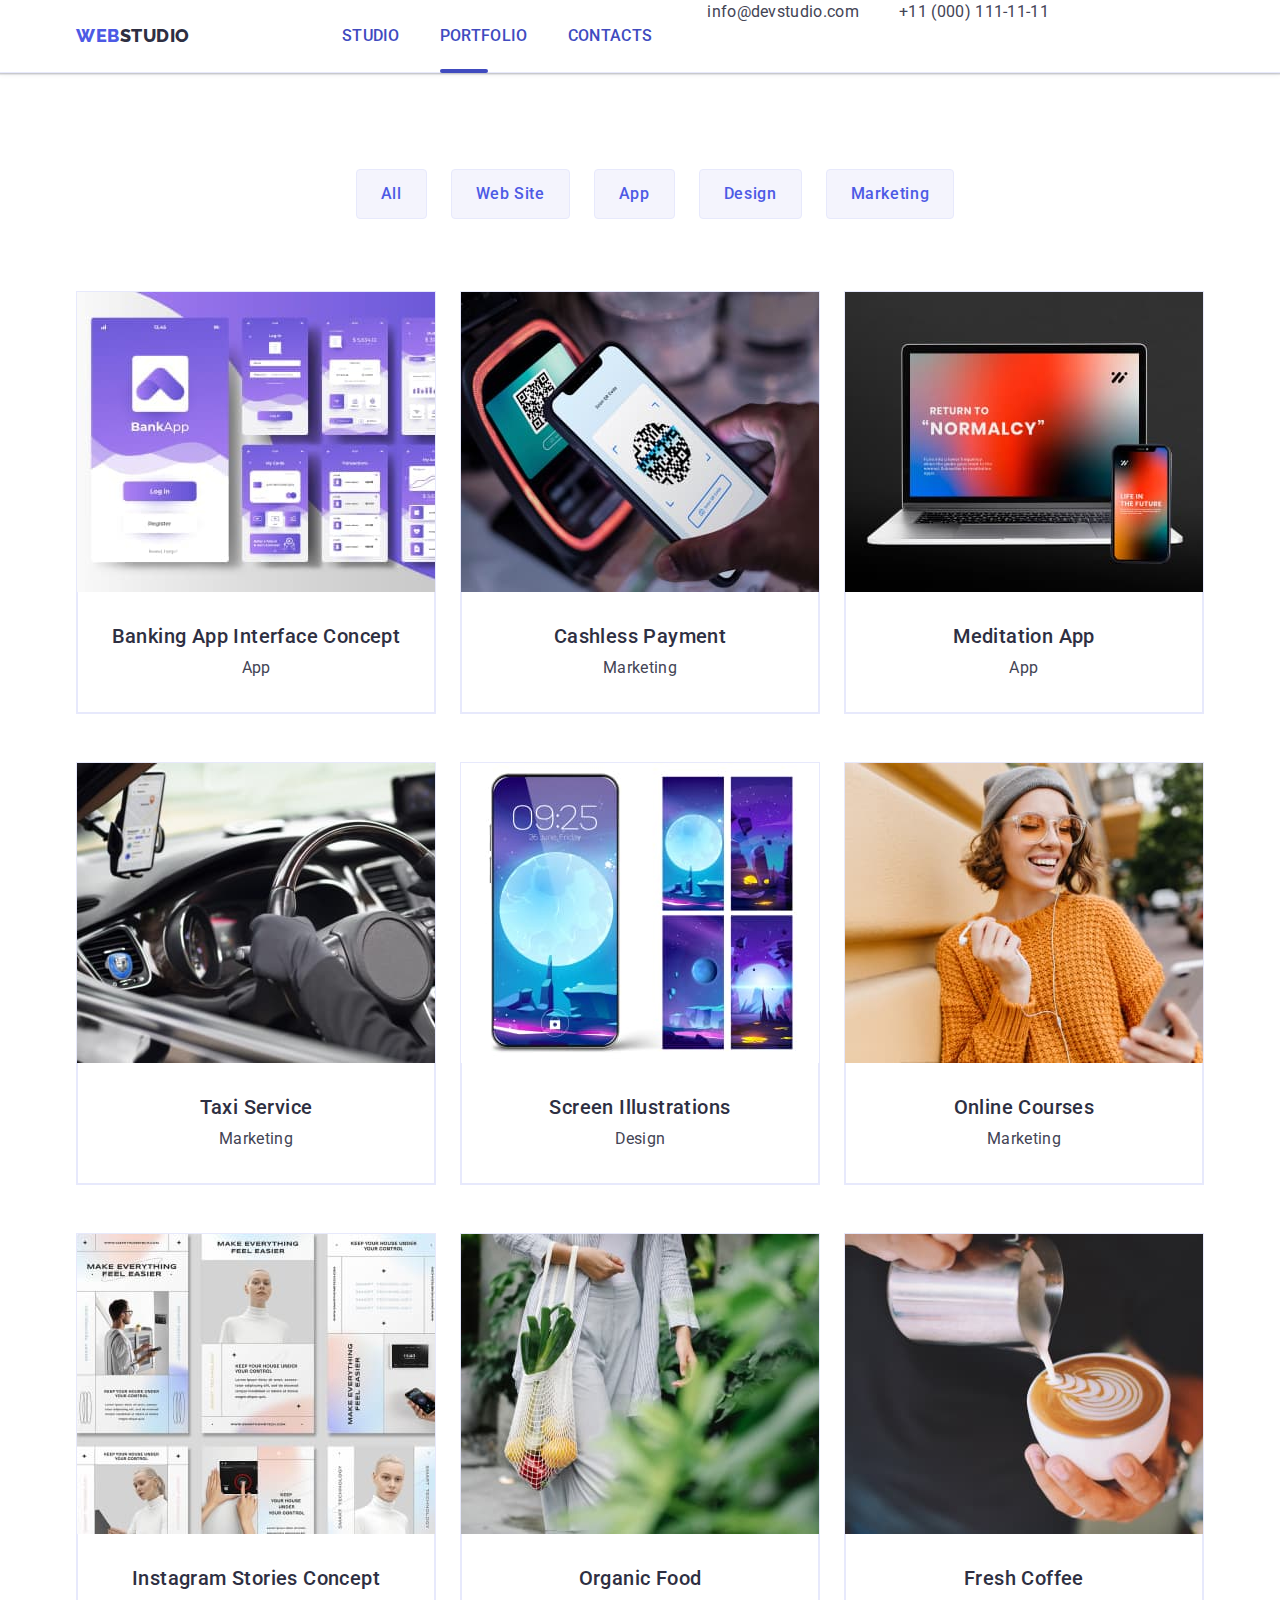
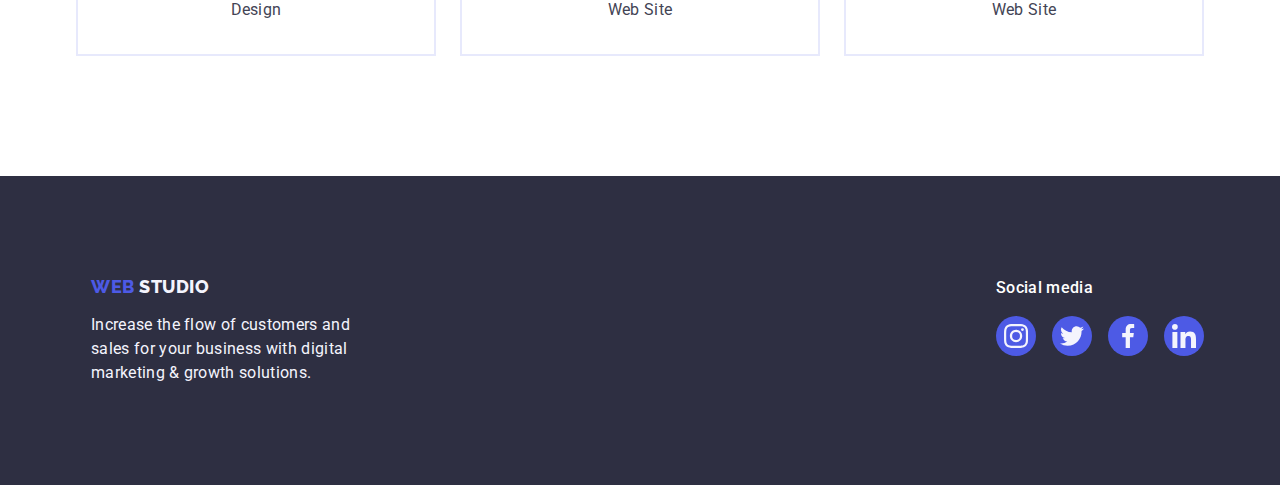
==== portfolio.html @ c1a869a7 "Initial commit" ====
<!DOCTYPE html>
<html lang="en">
<head>
    <meta charset="UTF-8">
    <meta name="viewport" content="width=device-width, initial-scale=1.0">
     <title>Web Studio</title>
     <link rel="preconnect" href="https://fonts.googleapis.com">
<link rel="preconnect" href="https://fonts.gstatic.com" crossorigin>
<link href="https://fonts.googleapis.com/css2?family=Raleway:wght@800&family=Roboto:wght@400;500;700&display=swap" rel="stylesheet">
<link rel="stylesheet"
      href="https://cdn.jsdelivr.net/npm/modern-normalize@2.0.0/modern-normalize.min.css">
<link rel="stylesheet" href="./css/styles.css">
</head>

<body class="body">
    <header class="page-header">
    <div class="header-gen container">
        <nav class="page-navigator list">
            <a href="#" class="logo link" target="_blank">Web<span class="logotup link">Studio</span></a>
            <ul class="menu-list list">
                <li class="menu-item list"><a href="./index.html" class="menu-item-site first link">Studio</a></li>
                <li class="menu-item list"><a href="./portfolio.html" class="menu-item-site second current link">Portfolio</a></li>
                <li class="menu-item list"><a href="" class="menu-item-site link">Contacts</a></li>
            </ul>
        </nav>
        <address class="contact"> 
        <ul class="list  header-adress  container">
            <li> <a href="mailto:info@devstudio.com" class="contact link">info@devstudio.com</a></li>
            <li> <a href="tel:+110001111111" class="contact link">+11 (000) 111-11-11</a></li>
        </ul>
        </address>
    </div>
    </header>

    <main>
    <section class="main-sec list">   
    <div class="container"> 
        <h1 class="visually-hidden">work</h1>
    <ul class="button-section list container">
        <li> <button class="item-list-but" type="button" >All</button></li>
        <li > <button class="item-list-but" type="button">Web Site</button></li>
        <li > <button class="item-list-but" type="button">App</button></li>
        <li > <button class="item-list-but" type="button">Design</button></li>
        <li > <button class="item-list-but" type="button">Marketing</button></li>
    </ul>
            <ul class="last list">
                <li class="last-unit"> 
                    <a class="list-list link" href="#">

                    <div class="overlay">
                    <img src="./images/img-7-3.jpg" alt="App" width="360" height="300" >
                    <p class="overlay-text">
                    14 Stylish and User-Friendly App Design Concepts · Task Manager App · Calorie Tracker App · Exotic Fruit Ecommerce App · Cloud Storage App
                    </p>
                    </div>
                    
                    <div class="list-text">
                    <h2 class="third-title">Banking App Interface Concept</h2>
                    <p class="hero-description">App</p>
                    </div></a>

                </li>

                <li class="last-unit">
                     <a class="list-list link" href="#">

                    <div class="overlay">
                    <img src="./images/img-4-3.jpg" alt="Marketing" width="360" height="300">
                    <p class="overlay-text">
                        14 Stylish and User-Friendly App Design Concepts · Task Manager App · Calorie Tracker App · Exotic Fruit Ecommerce App · Cloud Storage App
                        </p>
                    </div> 

                    <div class="list-text">
                    <h2 class="third-title">Cashless Payment</h2>
                    <p class="hero-description">Marketing</p>
                </div></a>
                </li> 

                <li class="last-unit">
                    <a class="list-list link" href="#">

                    <div class="overlay">
                    <img src="./images/img-5-3.jpg" alt="App" width="360" height="300" >
                    <p class="overlay-text">
                        14 Stylish and User-Friendly App Design Concepts · Task Manager App · Calorie Tracker App · Exotic Fruit Ecommerce App · Cloud Storage App
                        </p>
                    </div>
                    <div class="list-text">
                    <h2 class="third-title">Meditation App</h2>
                    <p class="hero-description">App</p></div></a>
                </li> 

                <li class="last-unit">
                    <a class="list-list link" href="#">

                    <div class="overlay">
                    <img src="./images/img-6-3.jpg" alt="Marketing" width="360" height="300" >
                    <p class="overlay-text">
                        14 Stylish and User-Friendly App Design Concepts · Task Manager App · Calorie Tracker App · Exotic Fruit Ecommerce App · Cloud Storage App
                        </p> 
                    </div>

                    <div class="list-text">
                    <h2 class="third-title">Taxi Service</h2>
                    <p class="hero-description">Marketing</p></div></a>
                </li> 

                <li class="last-unit"><a class="list-list link" href="#">
                    <div class="overlay">
                    <img src="./images/img-8-2.jpg" alt="Design" width="360" height="300">
                    <p class="overlay-text">
                        14 Stylish and User-Friendly App Design Concepts · Task Manager App · Calorie Tracker App · Exotic Fruit Ecommerce App · Cloud Storage App
                        </p></div>

                    <div class="list-text">
                    <h2 class="third-title">Screen Illustrations</h2>
                    <p class="hero-description">Design</p></div></a>
                </li> 

                <li class="last-unit"><a class="list-list link" href="#">
                    <div class="overlay">
                    <img src="./images/img-9-2.jpg" alt="Marketing" width="360" height="300" >
                    <p class="overlay-text">
                        14 Stylish and User-Friendly App Design Concepts · Task Manager App · Calorie Tracker App · Exotic Fruit Ecommerce App · Cloud Storage App
                        </p></div>
                    <div class="list-text">
                    <h2 class="third-title">Online Courses</h2>
                    <p class="hero-description">Marketing</p></div></a>
                </li> 

                <li class="last-unit"><a class="list-list link" href="#"> 
                    <div class="overlay">
                    <img src="./images/img-10-2.jpg" alt="Design" width="360" height="300">
                    <p class="overlay-text">
                        14 Stylish and User-Friendly App Design Concepts · Task Manager App · Calorie Tracker App · Exotic Fruit Ecommerce App · Cloud Storage App
                        </p></div>
                    <div class="list-text">
                    <h2 class="third-title">Instagram Stories Concept</h2>
                    <p class="hero-description">Design</p></div></a>
                </li> 

                <li class="last-unit"><a class="list-list link" href="#"> 
                    <div class="overlay">
                    <img src="./images/img-11-2.jpg" alt="Web Site" width="360" height="300" >
                    <p class="overlay-text">
                        14 Stylish and User-Friendly App Design Concepts · Task Manager App · Calorie Tracker App · Exotic Fruit Ecommerce App · Cloud Storage App
                        </p></div>
                    <div class="list-text">
                    <h2 class="third-title">Organic Food</h2>
                    <p class="hero-description">Web Site</p></div></a>
                </li> 

                <li class="last-unit"><a class="list-list link " href="#">
                     <div class="overlay">
                    <img src="./images/img-12-2.jpg" alt="Web Site" width="360" height="300">
                    <p class="overlay-text">
                        14 Stylish and User-Friendly App Design Concepts · Task Manager App · Calorie Tracker App · Exotic Fruit Ecommerce App · Cloud Storage App
                        </p>    
                     </div>
                    <div class="list-text">
                    <h2 class="third-title">Fresh Coffee</h2>
                    <p class="hero-description">Web Site</p></div></a>
                </li> 
            </ul>
        </div>
        </section>   
    </main>
    
    <footer class="footer-section">

        <div class="foot-main container">

    <div class="foot-one container">
        <a href="#" class="logo foot link" target="_blank">Web <span class="logotup-footer link">Studio</span></a>
        <p class="footer-description">Increase the flow of customers and sales for your business with digital marketing & growth solutions.</p>
    </div>

    <div class="foot-socials">
        <p class="social-name">Social media</p>
        <ul class="footer-social list">
            <li class="foot-soc-item">
                <a class="foot-social-link link" href="">
                    <svg class="footer-social-icon" width="24" height="24">
                    <use href="./images/icons.svg#icon-instagram"></use>
                    </svg>
                </a>
            </li>
            <li class="foot-soc-item">
                <a class="foot-social-link link" href="">
                    <svg class="footer-social-icon" width="24" height="24">
                    <use href="./images/icons.svg#icon-twitter"></use>
                    </svg>
                </a>
            </li>
            <li class="foot-soc-item">
                <a class="foot-social-link link" href="">
                    <svg class="footer-social-icon" width="24" height="24">
                    <use href="./images/icons.svg#icon-facebook"></use>
                    </svg>
                </a>
            </li>
            <li class="foot-soc-item">
                <a class="foot-social-link link" href="">
                    <svg class="footer-social-icon" width="24" height="24">
                    <use href="./images/icons.svg#icon-linkedin"></use>
                    </svg>
                </a>
            </li>
        </ul>
    </div>
    </div>
    </footer>
    
    <script src="./js/modal.js"></script>
</body>
</html>
---- css/styles.css ----
:root{
--okean: #404bbf;
--Iris: #4D5AE5;
--CLOUD: #F4F4FD;
--SLATE:#434455;
--NAVYBLUEmodal: #2e2f42;
--WHITE: #FFFFFF;
--cornflower: #E7E9FC;
--success: #31D0AA; 
--LIGHTSLATE: #8e8f99;
}

.body {
    font-family: 'Roboto', sans-serif;
    background-color: #FFFFFF;
    color: #434455;
    }

.list{
    list-style: none;
    font-style: normal;
}
.link{
    text-decoration: none;
}
.mains-section{
    margin-left: auto;
    margin-right: auto;
    background-image: linear-gradient(rgba(46, 47, 66, 0.7), rgba(46, 47, 66, 0.7)), url(../images/img-name.jpg); 
    background-repeat: no-repeat;
    background-position: center; 
    background-size: cover; 
    max-width: 1440px; 
}
.page-navigator {
    list-style: none;
    text-decoration: none;
    text-transform: uppercase;
    font-weight:  800;
    font-size: 18px;
    line-height: 1.17;
    letter-spacing: 0.03em;
    font-family: 'Raleway', sans-serif;
    display: flex;
    align-items: center;
}
.hero-description{
    font-size: 16px;
    font-weight: 400;
    line-height: 24px;
    letter-spacing: 0.02em;
    color: #434455;
    text-align: center;
}
.hero-description:hover,
.hero-description:focus{
    transform: translateY(0%);
}
.footer-description{
    color: #F4F4FD;
    font-size: 16px;
    font-weight: 400;
    line-height: 24px;
    letter-spacing: 0.02em;
    width: 264px;
}

.footer-link{
    display: inline-block; 
    margin-bottom: 16px; 
}
.logo {
    font-family: 'Raleway', sans-serif;
    font-size: 18px;
    font-weight: 800;
    line-height: 21px;
    letter-spacing: 0.03em;
    text-decoration: none; 
    color: #4D5AE5;
    line-height: 1.17;
    text-transform: uppercase;
    margin-right: 76px;
    max-width: 496px; 
}
.logotup {
    color:  #2E2F42;
    font-family: 'Raleway', sans-serif;
    font-size: 18px;
    font-weight: 800;
    line-height: 21px;
    letter-spacing: 0.03em;
    text-decoration: none; 
    line-height: 1.17;
    text-transform: uppercase;
    margin-right: 76px;
    max-width: 496px; 
}
.logotup-footer{
    font-family: 'Raleway', sans-serif;
    font-size: 18px;
    font-weight: 800;
    line-height: 21px;
    letter-spacing: 0.03em;
    text-decoration: none; 
    line-height: 1.17;
    text-transform: uppercase;
    color: #f4f4fd ;
   }

.foot{
    display: inline-block; 
    margin-bottom: 16px;
    margin-right: 120px;
}
.menu-item-site{
    font-size: 16px;
    font-weight: 500;
    line-height: 1.5;
    letter-spacing: 0.02em;
    color: var(--Navyblue);
    line-height: 1.5 ;
    padding: 24px 0 ;
    font-family: 'Roboto', sans-serif;
    display: inline-block;
    position: relative; 
    color: #404bbf;
    transition: color 250ms cubic-bezier(0.4, 0, 0.2, 1) ;
}
.menu-list{
    gap: 40px;
    display: flex;
}
.contact {
font-size: 16px;
font-weight: 400;
line-height: 1.5;
letter-spacing: 0.02em;
color: var(--SLATE);
font-style: normal;
transition: color 250ms cubic-bezier(0.4, 0, 0.2, 1);;

}
.contact:hover, 
.contact:focus {
 color:  #404bbf;
}
.header-adress{
    display: flex;
    gap: 40px;
}
.main-section{
    background: #2E2F42;
    width: 1440px;
    height: 600px;
    flex-shrink: 0;
    max-width: 1440px;
    padding: 188px 0 ;
    gap: 40px;
}

.main-sec{
    padding-top: 96px; 
    padding-bottom: 120px;
}

.main-title-name{
font-size: 56px;
font-weight: 700;
line-height: 60px;
letter-spacing: 0.02em;
text-align: center;
line-height: 1.07;
color: #FFFFFF;
margin: 0 auto;
margin-bottom: 48px;
max-width: 496px; 
}

.button-service:hover, 
.button-service:focus{
    background-color: #404BBF;
}
.button-service {
    font-family: 'Roboto', sans-serif;
    font-size: 16px;
    font-weight: 500;
    line-height: 24px;
    letter-spacing: 0.04em;
    color:  #FFFFFF;
    background-color:#4D5AE5 ;
    cursor: pointer;
    list-style: none;
    line-height: 1.5;
    min-width: 169px;
    height: 56px;
    border-radius: 4px;
    padding: 16px 32px;
    border: none;
    display: block;
    margin: 0 auto;
    transition: background-color 250ms cubic-bezier(0.4, 0, 0.2, 1);
}

.last-section{
    background: #F4F4FD;
    padding: 120px 0;
    
}
.second-title {
font-size: 20px;
font-weight: 500;
line-height: 24px;
letter-spacing: 0.02em;
color:  #2E2F42;
}
.third-title{
    font-size: 20px;
    font-weight: 500;
    line-height: 24px;
    letter-spacing: 0.02em;
    color:  #2E2F42;
    margin-bottom: 8px;
    text-align: center;
  }
    
.item-list-but{
font-size: 16px;
font-weight: 500;
line-height: 24px;
letter-spacing: 0.04em;
line-height: 1.5;
cursor: pointer;
text-align: center;
font-family: 'Roboto', sans-serif;
color: #4D5AE5;
background-color: var(--CLOUD);
    border-radius: 4px;
    padding: 12px 24px;
    border: none;
    display: flex;
    justify-content: center;
    align-items: center;
    border: 1px solid  var(--cornflower);
    transition: color 250ms cubic-bezier(0.4, 0, 0.2, 1), background-color 250ms cubic-bezier(0.4, 0, 0.2, 1), border-color 250ms cubic-bezier(0.4, 0, 0.2, 1), box-shadow 250ms cubic-bezier(0.4, 0, 0.2, 1); ;
}
.item-list-but:hover,
.item-list-but:focus{
background-color: #404BBF;
color:#FFFFFF ;
border: 1px solid transparent;
box-shadow:0px 3px 1px rgba(0, 0, 0, 0.1), 0px 2px 1px rgba(0, 0, 0, 0.08), 0px 2px 2px rgba(0, 0, 0, 0.12);
}
.menu-item-site:hover, 
.menu-item-site:focus{
    color:#404BBF;
}
.first{
    color: 250ms cubic-bezier(0.4, 0, 0.2, 1);
}
.second{
    position: relative;
    color: #404bbf;
    transition: color 250ms cubic-bezier(0.4, 0, 0.2, 1);
}
.hero-list-item{
    width: calc((100% - 72px) / 4);
}

.hero-title{
    font-size: 36px;
    font-weight: 700;
    line-height: 40px;
    letter-spacing: 0.02em;
    text-align: center;
    text-transform: capitalize;
    color: #2E2F42;
    line-height: 1.11;
    margin-bottom: 72px; 
}
.team-name{
    background-color: #FFFFFF;
    border-radius: 0px 0px 4px 4px;
    width: calc((100% - 72px) / 4); 
    box-shadow: 0px 1px 6px rgba(46, 47, 66, 0.08), 0px 1px 1px rgba(46, 47, 66, 0.16), 0px 2px 1px rgba(46, 47, 66, 0.08);
}

 /* homework 3 */

 .section{
    padding-top: 60px;
    padding-bottom: 60px;
}
.flex-container{
    display: flex;
    justify-content: space-between;
}
.container{
    width: 1158px;
    margin-left: auto;
    margin-right: auto;
    padding-left: 15px;
    padding-right: 15px;
  
}
.h1, h2, h3, h4, p{
    margin: 0;
}
ul,ol{
    margin: 0;
    padding: 0;
}
a {color: currentColor;}

img {display: block;}


.menu-list{
    display: flex;
    gap: 40px;
}

.hero-section{
    padding: 120px 0; 
}
.hero{
    display: flex;
    gap: 24px; 
    
}
.hero-title{
    padding-bottom: 72px;
margin: auto;
margin-bottom: 72px;
}

.list-text{
    padding: 32px 16px;
    border: 1px solid #e7e9fc; 
    border-top: none; 
}
.list-list{
    text-decoration: none;
    display: block;
    transition: box-shadow 250ms cubic-bezier(0.4, 0, 0.2, 1); 
}
.list-list:hover,
.list-list:focus{
    box-shadow: 0px 1px 6px rgba(46, 47, 66, 0.08), 0px 1px 1px rgba(46, 47, 66, 0.16), 0px 2px 1px rgba(46, 47, 66, 0.08); 
}

.last-unit{
    border: 1px solid #E7E9FC;
    background-color: #FFFFFF;
    width: calc((100% - 48px) / 3); 
}
.last {
    list-style: none;
    background-color: #FFFFFF;
    display: flex;
    flex-wrap: wrap;
    column-gap: 24px;
    row-gap: 48px;
    align-content: center;
}
.button-section {
    margin-bottom: 72px;
    display: flex; 
    justify-content: center;
    gap: 24px; 
}
.visually-hidden{
    position: absolute;
    width: 1px;
    height: 1px;
    margin: -1px;
    border: 0;
    padding: 0;
    white-space: nowrap;
    clip-path: inset(100%);
    clip: rect(0 0 0 0);
    overflow: hidden;
}
.page-header{
    border-bottom: 1px solid #e7e9fc;
    box-shadow:0px 2px 1px rgba(46, 47, 66, 0.08), 0px 1px 1px rgba(46, 47, 66, 0.16), 0px 1px 6px rgba(46, 47, 66, 0.08); 
}
.header-gen{
    width: 1158px;
    padding: 0 15px;
    display: flex;
    gap: 40px
}
.menu-list{
    gap: 40px ;
}
.main {
padding-top: 96px;
}
.team-prof{
    padding: 32px 0 ;
}
.doing{
    padding-bottom: 120px; 
}
.working{
    width: calc((100% - 48px) / 3)
}




/* ---------- */
/* HOMEWORK 4 */
/* ---------- */




.backdrop {
    position: fixed;
    width: 100%;
    height: 100%;
    background-image: linear-gradient();
    top: 0;
    left: 0;
    width: 100%;
    height: 100%;
    background-color: rgba(46, 47, 66, 0.4) ;
    transform: translateY(0);
    transition: opacity 250ms cubic-bezier(0.4, 0, 0.2, 1), visibility 250ms cubic-bezier(0.4, 0, 0.2, 1);
    z-index: 100;
}
.backdrop.is-hidden{
    visibility: hidden;
    opacity: 0;
    pointer-events: none;
    transform: translate(100%);}

.modal{
    position: absolute;
    width: 408px;
    min-height: 584px;
    top: 50%;
    left: 50%;
    transform: translate(-50%, -50%) scale(1);
    flex-shrink: 0;
    border-radius: 4px;
    background-color: #fcfcfc; 
transition: transform 250ms cubic-bezier(0.4, 0, 0.2, 1);
box-shadow: 0px 1px 1px rgba(0, 0, 0, 0.14), 0px 1px 3px rgba(0, 0, 0, 0.12), 0px 2px 1px rgba(0, 0, 0, 0.2);

}
.modal-close{
position: absolute;
right:24px;
top: 24px;
width: 24px; 
height: 24px;
border-radius: 50%;
cursor: pointer;
justify-content: center;
align-items: center;
display: flex;
background-color: #e7e9fc; 
color: #2E2F42;
padding: 0;
border: 1px solid rgba(0, 0, 0, 0.1);
transition: background-color 250ms cubic-bezier(0.4, 0, 0.2, 1), border 250ms cubic-bezier(0.4, 0, 0.2, 1); 
}

.modal-close:hover,
.modal-close:focus{
    border: none;
    background-color: var(--okean);
}

.modal-close-icon{
    transition: fill 250ms cubic-bezier(0.4, 0, 0.2, 1);
}
.modal-close:hover,
.modal-close:focus {
    fill:  #ffffff;
}

.last-unit{
    display: block;
    color: inherit;
}
.list-list:hover .overlay-text,
.list-list:focus .overlay-text{
    transform: translateY(0%);
}

.overlay{
    overflow: hidden;
    position: relative;
}
.overlay-text{
    top: 0;
    position: absolute;
    font-size: 16px;
    line-height: 1.5; 
    letter-spacing: 0.02em; 
    color: var(--CLOUD);
    padding: 40px 32px; 
    background-color: #4d5ae5;
    height: 100%;
    width: 100%;
    transform: translateY(100%);
    transition: transform 250ms cubic-bezier(0.4, 0, 0.2, 1);
}
.menu-item-site.current::after{
    content: '' ;
    display: block;
    width: 48px;
    height: 4px;
    border-radius: 2px;
    position: absolute; 
    left: 0;
    bottom: -1px; 
    background-color: #404bbf;
}
.imag-hero{
    display: flex;
    align-items: center;
    justify-content: center;
    height: 112px; 
    background-color: #f4f4fd;
    border-radius: 4px;
    margin-bottom: 8px; 
}
.team-social{
    display: flex;
    justify-content: center;
    align-items: center;
    gap: 24px;
}
.team-social-item{
 width: 40px;
height: 40px;
background-color: var(--Iris);
}
.team-social-icon{
    fill: #F4F4FD;
}
.team-social-link{
    transition: background-color  250ms cubic-bezier(0.4, 0, 0.2, 1);
    width: 100%;
    height: 100%;
    background-color: var(--Iris);
    border-radius:50%;
    display: flex;
    align-items: center;
    justify-content: center;
}
.team-social-link:hover,
.team-social-link:focus{
background-color: #404bbf; 
}
.customers-sect{
    padding-top: 120px; 
    padding-bottom: 120px; 
}
.customers-title{
    color: var(--NAVYBLUEmodal);
    text-align: center;
    font-family: Roboto;
    font-size: 36px;
    font-weight: 700;
    margin-bottom: 72px;
    letter-spacing: 0.72px;
    text-transform: capitalize;
    line-height: 1.11;
}
.customers-item{
    display: flex;
    gap: 24px; 
}
.customers-links{
    height: 88px;
    width: calc((100% - 120px) / 6);
}
.cust-posulania{
width: 100%;
height: 100%;
border-radius:4px;
display: flex;
align-items: center; 
justify-content: center;
color: var(--LIGHTSLATE);
border: 1px solid #8e8f99;
transition: border-color 250ms cubic-bezier(0.4, 0, 0.2, 1), color 250ms cubic-bezier(0.4, 0, 0.2, 1);
}

.cust-posulania:hover,
.cust-posulania:focus{
    color: #404bbf; 
    border-color: #404bbf; 
}
.customers-icon{
    fill: currentColor; 
}

.social-name{
    color: var(--WHITE);
font-size: 16px;
font-weight: 500;
line-height: 24px;
letter-spacing: 0.02em;
font-weight: 500;
line-height: 1.5;
margin-bottom: 16px; 
}
.footer-section{
    background: #2E2F42;
    padding: 100px 0;
}
.foot-main{
    display: flex;
    align-items: baseline;
}
.foot-one{
    margin-right: 120px;
}
.footer-social{
    display: flex;
 gap: 16px;
}
.footer-social-icon{
    fill: var(--CLOUD);
}
.foot-soc-item{
    width: 40px;
   height: 40px;
  }
.foot-social-link{
    width: 100%;
    height: 100%;
    background-color: var(--Iris);
    border-radius: 50%;
    display: flex; 
    align-items: center;
    justify-content: center;
    transition: background-color 250ms cubic-bezier(0.4, 0, 0.2, 1);
}
.foot-social-link:hover,
.foot-social-link:focus{
    background-color: var(--success);
}
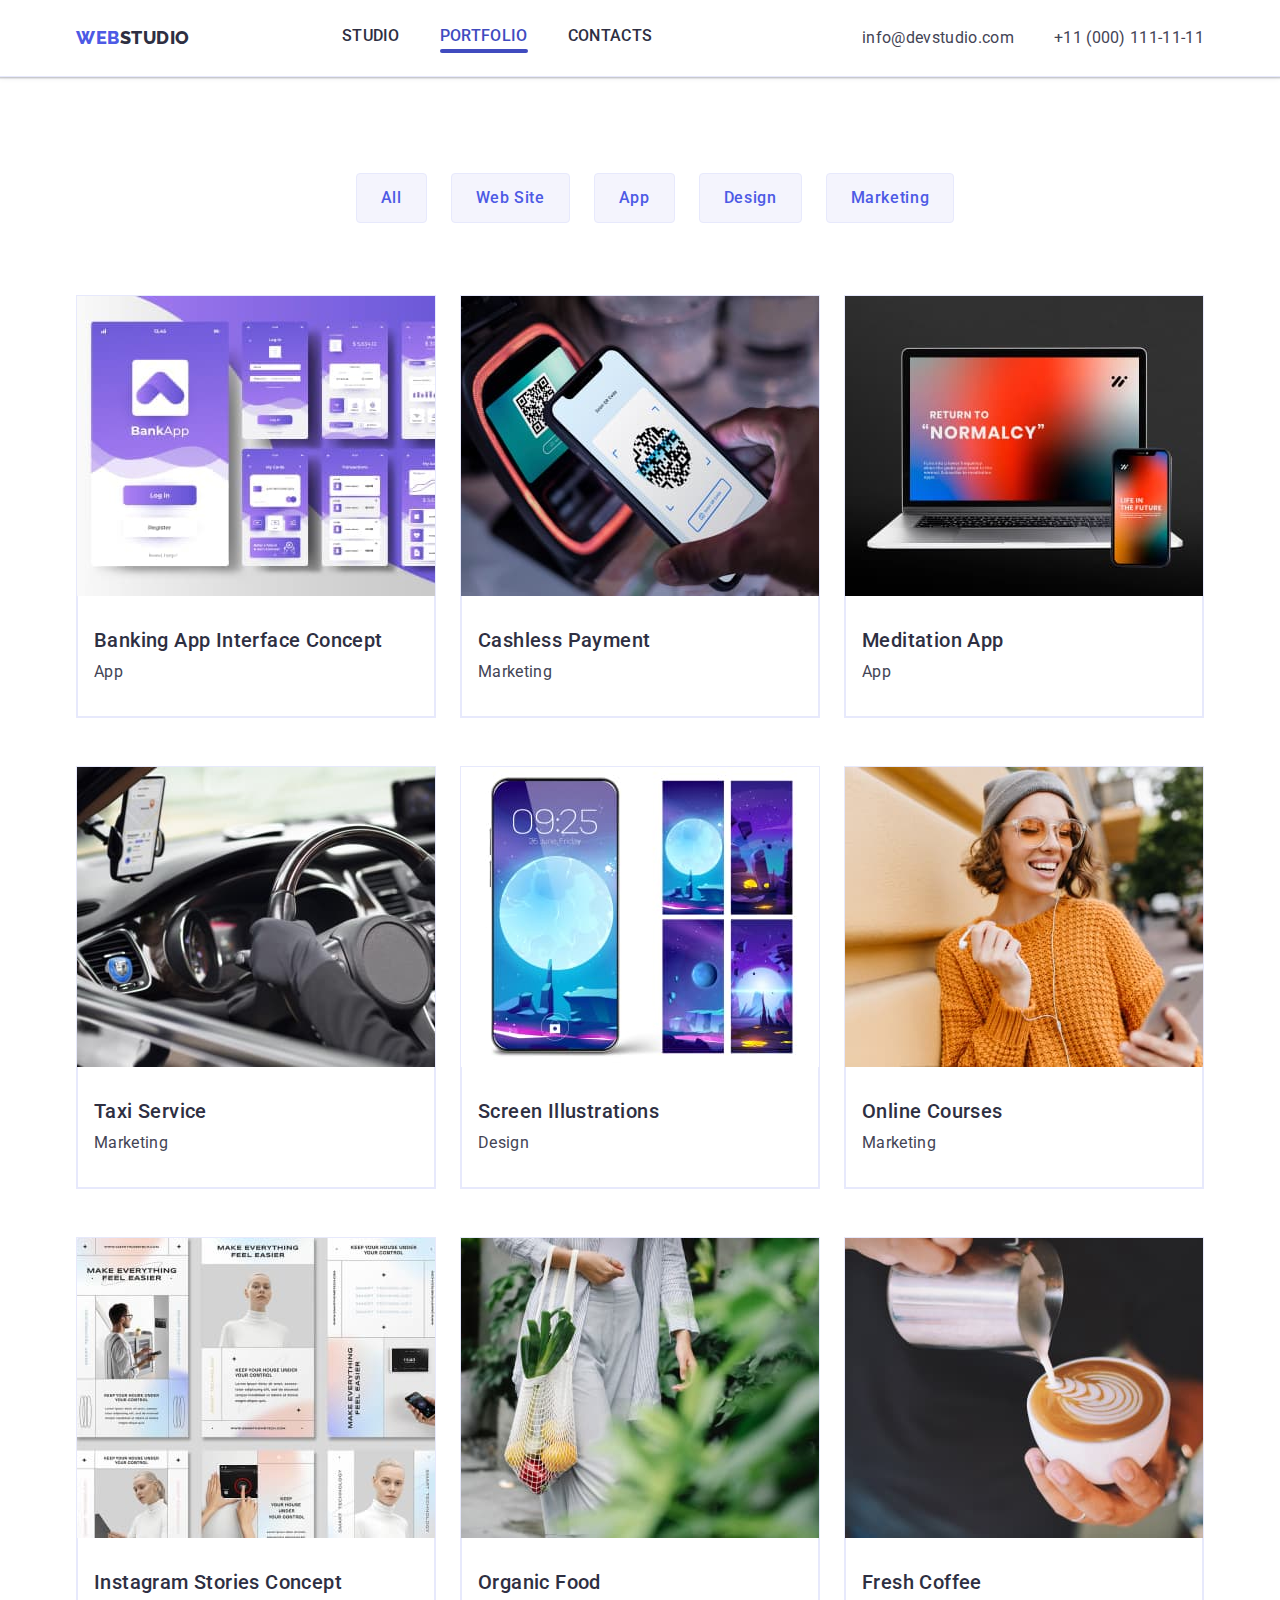
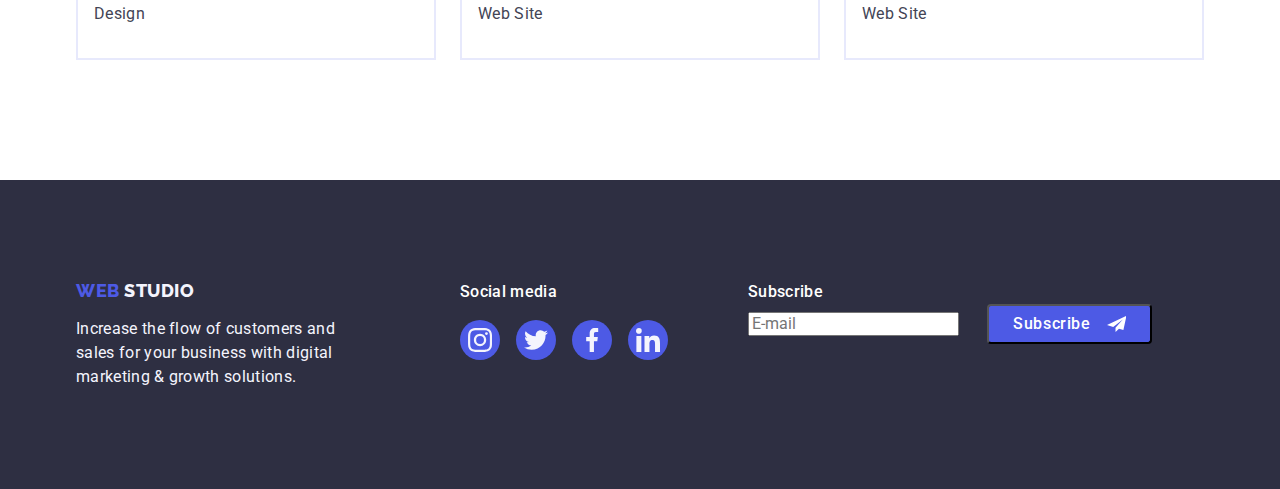
==== commit 7a77d4d2: "g" ====
--- a/portfolio.html
+++ b/portfolio.html
@@ -24,7 +24,7 @@
             </ul>
         </nav>
         <address class="contact"> 
-        <ul class="list  header-adress  container">
+        <ul class="list  header-adress">
             <li> <a href="mailto:info@devstudio.com" class="contact link">info@devstudio.com</a></li>
             <li> <a href="tel:+110001111111" class="contact link">+11 (000) 111-11-11</a></li>
         </ul>
@@ -55,8 +55,8 @@
                     </div>
                     
                     <div class="list-text">
-                    <h2 class="third-title">Banking App Interface Concept</h2>
-                    <p class="hero-description">App</p>
+                    <h2 class="third-title-p">Banking App Interface Concept</h2>
+                    <p class="hero-description-p">App</p>
                     </div></a>
 
                 </li>
@@ -72,8 +72,8 @@
                     </div> 
 
                     <div class="list-text">
-                    <h2 class="third-title">Cashless Payment</h2>
-                    <p class="hero-description">Marketing</p>
+                    <h2 class="third-title-p">Cashless Payment</h2>
+                    <p class="hero-description-p">Marketing</p>
                 </div></a>
                 </li> 
 
@@ -87,8 +87,8 @@
                         </p>
                     </div>
                     <div class="list-text">
-                    <h2 class="third-title">Meditation App</h2>
-                    <p class="hero-description">App</p></div></a>
+                    <h2 class="third-title-p">Meditation App</h2>
+                    <p class="hero-description-p">App</p></div></a>
                 </li> 
 
                 <li class="last-unit">
@@ -102,8 +102,8 @@
                     </div>
 
                     <div class="list-text">
-                    <h2 class="third-title">Taxi Service</h2>
-                    <p class="hero-description">Marketing</p></div></a>
+                    <h2 class="third-title-p">Taxi Service</h2>
+                    <p class="hero-description-p">Marketing</p></div></a>
                 </li> 
 
                 <li class="last-unit"><a class="list-list link" href="#">
@@ -114,8 +114,8 @@
                         </p></div>
 
                     <div class="list-text">
-                    <h2 class="third-title">Screen Illustrations</h2>
-                    <p class="hero-description">Design</p></div></a>
+                    <h2 class="third-title-p">Screen Illustrations</h2>
+                    <p class="hero-description-p">Design</p></div></a>
                 </li> 
 
                 <li class="last-unit"><a class="list-list link" href="#">
@@ -125,8 +125,8 @@
                         14 Stylish and User-Friendly App Design Concepts · Task Manager App · Calorie Tracker App · Exotic Fruit Ecommerce App · Cloud Storage App
                         </p></div>
                     <div class="list-text">
-                    <h2 class="third-title">Online Courses</h2>
-                    <p class="hero-description">Marketing</p></div></a>
+                    <h2 class="third-title-p">Online Courses</h2>
+                    <p class="hero-description-p">Marketing</p></div></a>
                 </li> 
 
                 <li class="last-unit"><a class="list-list link" href="#"> 
@@ -136,8 +136,8 @@
                         14 Stylish and User-Friendly App Design Concepts · Task Manager App · Calorie Tracker App · Exotic Fruit Ecommerce App · Cloud Storage App
                         </p></div>
                     <div class="list-text">
-                    <h2 class="third-title">Instagram Stories Concept</h2>
-                    <p class="hero-description">Design</p></div></a>
+                    <h2 class="third-title-p">Instagram Stories Concept</h2>
+                    <p class="hero-description-p">Design</p></div></a>
                 </li> 
 
                 <li class="last-unit"><a class="list-list link" href="#"> 
@@ -147,8 +147,8 @@
                         14 Stylish and User-Friendly App Design Concepts · Task Manager App · Calorie Tracker App · Exotic Fruit Ecommerce App · Cloud Storage App
                         </p></div>
                     <div class="list-text">
-                    <h2 class="third-title">Organic Food</h2>
-                    <p class="hero-description">Web Site</p></div></a>
+                    <h2 class="third-title-p">Organic Food</h2>
+                    <p class="hero-description-p">Web Site</p></div></a>
                 </li> 
 
                 <li class="last-unit"><a class="list-list link " href="#">
@@ -159,8 +159,8 @@
                         </p>    
                      </div>
                     <div class="list-text">
-                    <h2 class="third-title">Fresh Coffee</h2>
-                    <p class="hero-description">Web Site</p></div></a>
+                    <h2 class="third-title-p">Fresh Coffee</h2>
+                    <p class="hero-description-p">Web Site</p></div></a>
                 </li> 
             </ul>
         </div>
@@ -171,7 +171,7 @@
 
         <div class="foot-main container">
 
-    <div class="foot-one container">
+    <div class="foot-one">
         <a href="#" class="logo foot link" target="_blank">Web <span class="logotup-footer link">Studio</span></a>
         <p class="footer-description">Increase the flow of customers and sales for your business with digital marketing & growth solutions.</p>
     </div>
@@ -209,6 +209,22 @@
             </li>
         </ul>
     </div>
+
+<div class="foot-modal-form">
+    <p class="foot-form-title">Subscribe</p>
+    <form class="foot-form" action="">
+    <label for="foot-label"> </label>
+    <input class="foot-email" type="email" name="foot-email" id="foot-email" required placeholder="E-mail"/>
+
+    <button class="foot-button" type="submit">
+    <p class="foot-btn-text">Subscribe</p>
+    <svg class="foot-form-icon" width="24" height="24">
+        <use href="./images/icons.svg#icon-send"></use>
+    </svg>
+    </button>
+    </form>
+</div>
+
     </div>
     </footer>
     
--- a/css/styles.css
+++ b/css/styles.css
@@ -25,15 +25,18 @@
 .link{
     text-decoration: none;
 }
-.mains-section{
+.main-section{
     margin-left: auto;
     margin-right: auto;
-    background-image: linear-gradient(rgba(46, 47, 66, 0.7), rgba(46, 47, 66, 0.7)), url(../images/img-name.jpg); 
+    background-image: linear-gradient(rgba(46, 47, 66, 0.7), rgba(46, 47, 66, 0.7)), url(../images/people-office1-2.jpg); 
     background-repeat: no-repeat;
     background-position: center; 
     background-size: cover; 
-    max-width: 1440px; 
-}
+    max-width: 1440px;  
+    padding-top: 188px;  
+    padding-bottom: 188px;
+}
+
 .page-navigator {
     list-style: none;
     text-decoration: none;
@@ -54,6 +57,23 @@
     color: #434455;
     text-align: center;
 }
+.hero-descriptions{
+    font-size: 16px;
+    font-weight: 400;
+    line-height: 24px;
+    letter-spacing: 0.02em;
+    color: #434455;
+    margin-left: auto;
+}
+.hero-description-p{
+    font-size: 16px;
+    font-weight: 400;
+    line-height: 24px;
+    letter-spacing: 0.02em;
+    color: #434455;
+    margin-left: auto;
+}
+
 .hero-description:hover,
 .hero-description:focus{
     transform: translateY(0%);
@@ -124,8 +144,8 @@
     padding: 24px 0 ;
     font-family: 'Roboto', sans-serif;
     display: inline-block;
-    position: relative; 
-    color: #404bbf;
+  
+    color:var(--NAVYBLUEmodal);
     transition: color 250ms cubic-bezier(0.4, 0, 0.2, 1) ;
 }
 .menu-list{
@@ -139,7 +159,8 @@
 letter-spacing: 0.02em;
 color: var(--SLATE);
 font-style: normal;
-transition: color 250ms cubic-bezier(0.4, 0, 0.2, 1);;
+transition: color 250ms cubic-bezier(0.4, 0, 0.2, 1);
+margin-left: auto;
 
 }
 .contact:hover, 
@@ -150,16 +171,7 @@
     display: flex;
     gap: 40px;
 }
-.main-section{
-    background: #2E2F42;
-    width: 1440px;
-    height: 600px;
-    flex-shrink: 0;
-    max-width: 1440px;
-    padding: 188px 0 ;
-    gap: 40px;
-}
-
+   
 .main-sec{
     padding-top: 96px; 
     padding-bottom: 120px;
@@ -168,7 +180,6 @@
 .main-title-name{
 font-size: 56px;
 font-weight: 700;
-line-height: 60px;
 letter-spacing: 0.02em;
 text-align: center;
 line-height: 1.07;
@@ -224,7 +235,25 @@
     margin-bottom: 8px;
     text-align: center;
   }
-    
+  .third-d-title{
+    font-size: 20px;
+    font-weight: 500;
+    line-height: 24px;
+    letter-spacing: 0.02em;
+    color:  #2E2F42;
+    margin-bottom: 8px;
+    margin-left: auto;
+  }
+  .third-title-p{
+    font-size: 20px;
+    font-weight: 500;
+    line-height: 24px;
+    letter-spacing: 0.02em;
+    color:  #2E2F42;
+    margin-bottom: 8px;
+    margin-left: auto;
+  }
+
 .item-list-but{
 font-size: 16px;
 font-weight: 500;
@@ -271,7 +300,6 @@
 .hero-title{
     font-size: 36px;
     font-weight: 700;
-    line-height: 40px;
     letter-spacing: 0.02em;
     text-align: center;
     text-transform: capitalize;
@@ -328,11 +356,6 @@
     display: flex;
     gap: 24px; 
     
-}
-.hero-title{
-    padding-bottom: 72px;
-margin: auto;
-margin-bottom: 72px;
 }
 
 .list-text{
@@ -387,10 +410,9 @@
     box-shadow:0px 2px 1px rgba(46, 47, 66, 0.08), 0px 1px 1px rgba(46, 47, 66, 0.16), 0px 1px 6px rgba(46, 47, 66, 0.08); 
 }
 .header-gen{
-    width: 1158px;
-    padding: 0 15px;
-    display: flex;
-    gap: 40px
+    display: flex;
+    align-items: center;
+
 }
 .menu-list{
     gap: 40px ;
@@ -420,9 +442,6 @@
 
 .backdrop {
     position: fixed;
-    width: 100%;
-    height: 100%;
-    background-image: linear-gradient();
     top: 0;
     left: 0;
     width: 100%;
@@ -430,7 +449,6 @@
     background-color: rgba(46, 47, 66, 0.4) ;
     transform: translateY(0);
     transition: opacity 250ms cubic-bezier(0.4, 0, 0.2, 1), visibility 250ms cubic-bezier(0.4, 0, 0.2, 1);
-    z-index: 100;
 }
 .backdrop.is-hidden{
     visibility: hidden;
@@ -511,17 +529,19 @@
     transform: translateY(100%);
     transition: transform 250ms cubic-bezier(0.4, 0, 0.2, 1);
 }
-.menu-item-site.current::after{
+.current::after{
     content: '' ;
     display: block;
-    width: 48px;
+    width: 100%;
     height: 4px;
     border-radius: 2px;
     position: absolute; 
     left: 0;
     bottom: -1px; 
     background-color: #404bbf;
-}
+    position: relative; 
+}
+
 .imag-hero{
     display: flex;
     align-items: center;
@@ -540,7 +560,7 @@
 .team-social-item{
  width: 40px;
 height: 40px;
-background-color: var(--Iris);
+border-radius: 50%;
 }
 .team-social-icon{
     fill: #F4F4FD;
@@ -649,3 +669,167 @@
 .foot-social-link:focus{
     background-color: var(--success);
 }
+
+
+/* ///////////////////// */
+/*..... HOMEWORK 5 ......*/
+/* ///////////////////// */
+
+.form-text{
+    color: var(--NAVY-BLUE, #2E2F42);
+text-align: center;
+font-family: Roboto;
+font-size: 16px;
+font-weight: 500;
+line-height: 24px; 
+letter-spacing: 0.02em;
+padding: 72px 24px 16px;
+}
+.modal-label{
+    color: var(--LIGHT-SLATE, #8E8F99);
+font-family: Roboto;
+font-size: 12px;
+line-height: 14px; 
+letter-spacing: 0.48px;
+margin-bottom: 4px;
+display: block;
+}
+.modal-input{
+    padding: 11px 16px 11px 34px;
+    width: 360px;
+    border-radius: 4px;
+border: 1px solid var(--NAVY-BLUE-modal, rgba(46, 47, 66, 0.40));
+position: relative;
+outline: transparent;
+}
+.modal-input:focus-within{
+border: 1px solid #4D5AE5;
+}
+.modal-input:focus-within + .form-icon{
+    stroke:#4D5AE5;
+}
+.form-icon{
+    position: absolute;
+    left: 16px;
+    top: 50%;
+    fill: transparent;
+    stroke: var(--NAVYBLUEmodal);
+}
+.modal-form{
+    position: relative;
+    margin-bottom: 8px;
+}
+.modal-form-comment{
+    position: relative;
+    margin-bottom: 16px;
+}
+.textarea{
+    color: var(--LIGHT-SLATE, #8E8F99);
+font-family: Roboto;
+font-size: 12px;
+line-height: 14px; 
+letter-spacing: 0.48px;
+}
+.form-textarea{
+    border-radius: 4px;
+    border: 1px solid var(--NAVY-BLUE-modal, rgba(46, 47, 66, 0.40));
+    max-width: 360px;
+    width: 100%;
+    resize: none;
+    min-height: 120px;
+    color: var(--NAVY-BLUE-modal, rgba(46, 47, 66, 0.40));
+    font-family: Roboto;
+    font-size: 12px;
+    line-height: 14px;
+    letter-spacing: 0.48px;
+    padding: 8px 16px;
+    outline: transparent;
+}
+.form-textarea:focus-within{
+    border: 1px solid #4D5AE5;
+}
+.modal-span{
+    width: 16px;
+    height: 16px;
+    stroke-width: 1px;
+stroke: var(--NAVY-BLUE-modal, rgba(46, 47, 66, 0.40));
+display: flex;
+align-items: center;
+justify-content: center;
+
+margin-right: 8px;
+}
+.checkbox-modal:checked + .accept > .modal-span{
+    background-color: var(--okean);
+    border: none;
+}
+.accept{
+    color: var(--LIGHT-SLATE, #8E8F99);
+font-family: Roboto;
+font-size: 12px;
+line-height: 14px;
+letter-spacing: 0.48px;
+display: flex;
+}
+
+.policy{
+color: var(--IRIS);
+font-family: Roboto;
+font-size: 12px;
+line-height: 16px;
+letter-spacing: 0.48px;
+text-decoration-line: underline;
+margin-left: 4px;
+}
+
+.btn-modal-send{
+    display: inline-flex;
+padding: 16px 32px;
+align-items: flex-start;
+gap: 10px;
+border-radius: 4px;
+background-color: var(--IRIS, #4D5AE5);
+box-shadow: 0px 4px 4px 0px rgba(0, 0, 0, 0.15);
+color: white;
+cursor: pointer;
+}
+
+
+.foot-modal-form{
+    margin-left: 80px;
+}
+.foot-form-title{
+    color: var(--WHITE);
+font-family: Roboto;
+font-size: 16px;
+font-weight: 500;
+line-height: 24px; 
+letter-spacing: 0.02em;
+}
+
+.foot-button{
+    display: inline-flex;
+    padding: 8px 24px;
+    justify-content: center;
+    align-items: center;
+    gap: 16px;
+    border-radius: 4px;
+    background: var(--IRIS, #4D5AE5);
+    cursor: pointer;
+    color: var(--WHITE, #FFF);
+    text-align: center;
+    font-family: Roboto;
+    font-size: 16px;
+    font-weight: 500;
+    line-height: 24px; 
+    letter-spacing: 0.64px;
+    margin-left: 24px;
+    width: 165px;
+    height: 40px;
+    padding: 8px 24px;
+}
+.foot-form-icon{
+    fill: var(--WHITE);
+}
+
+    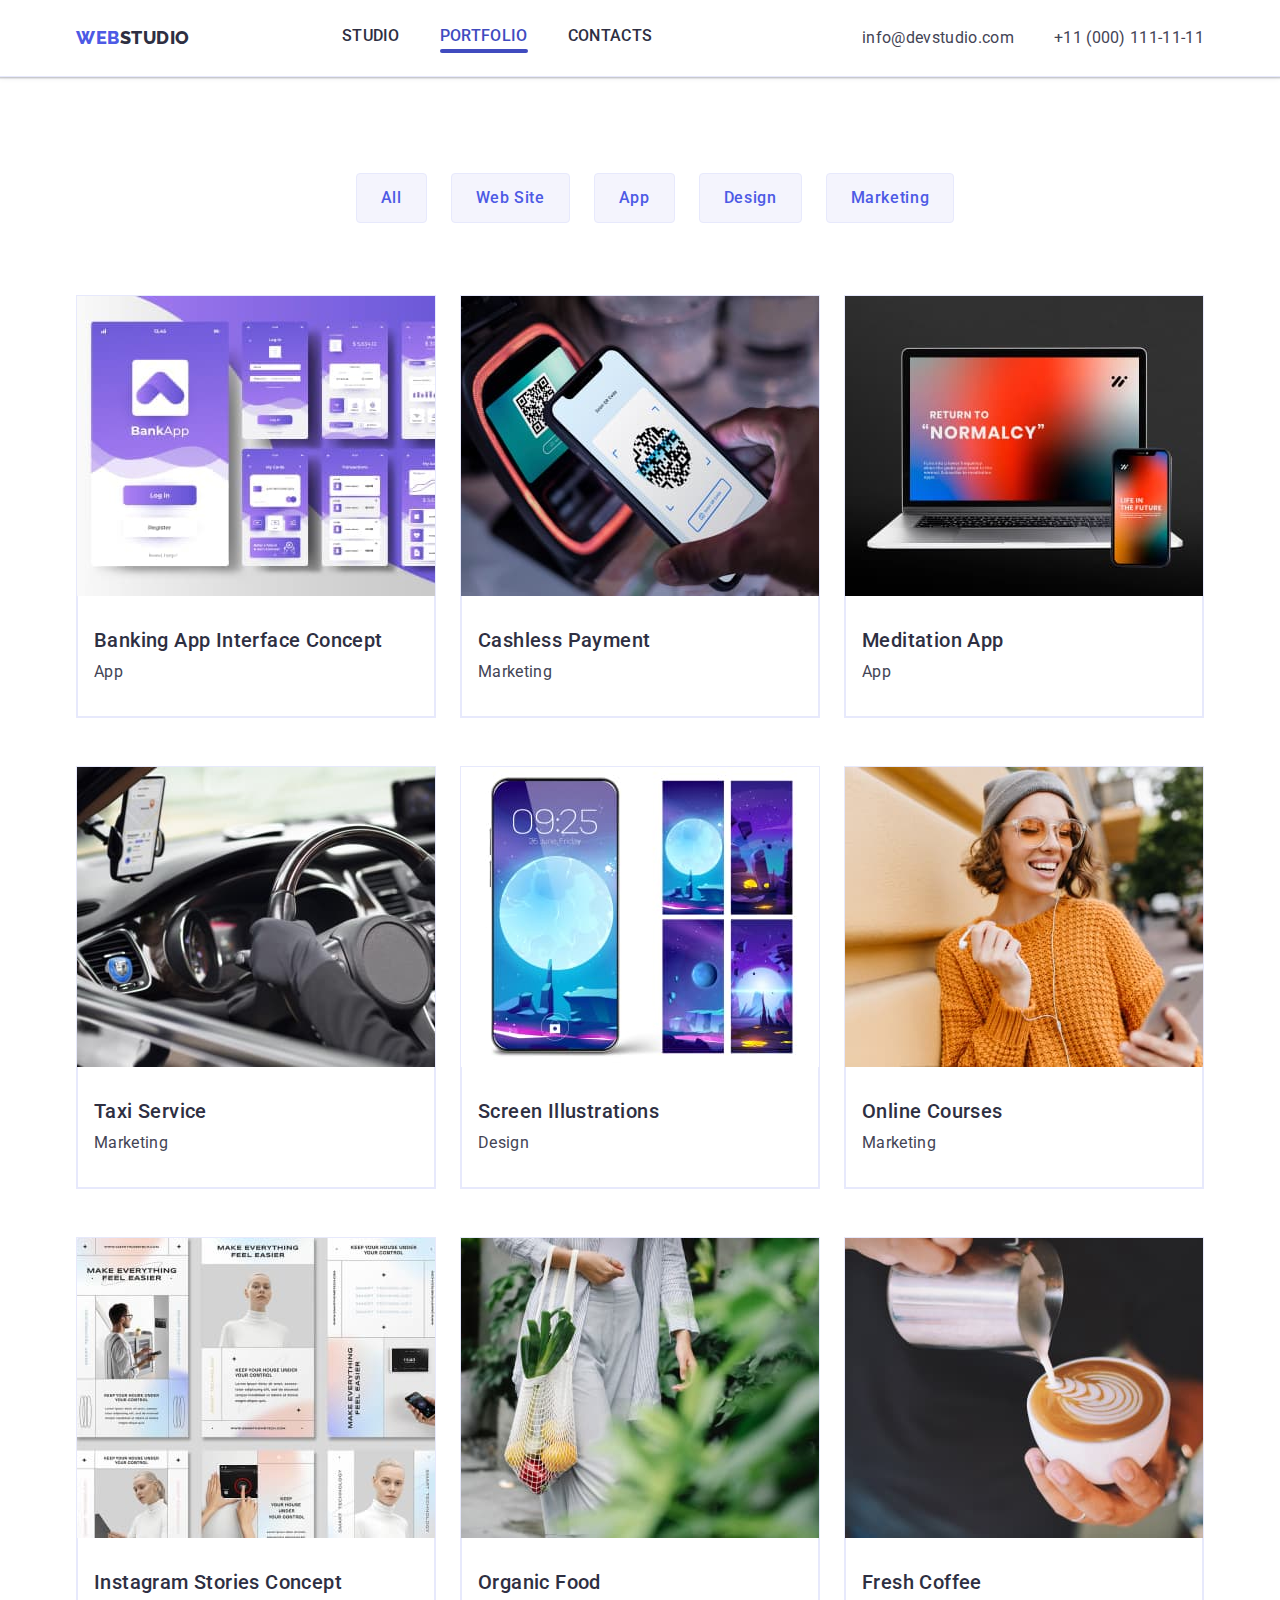
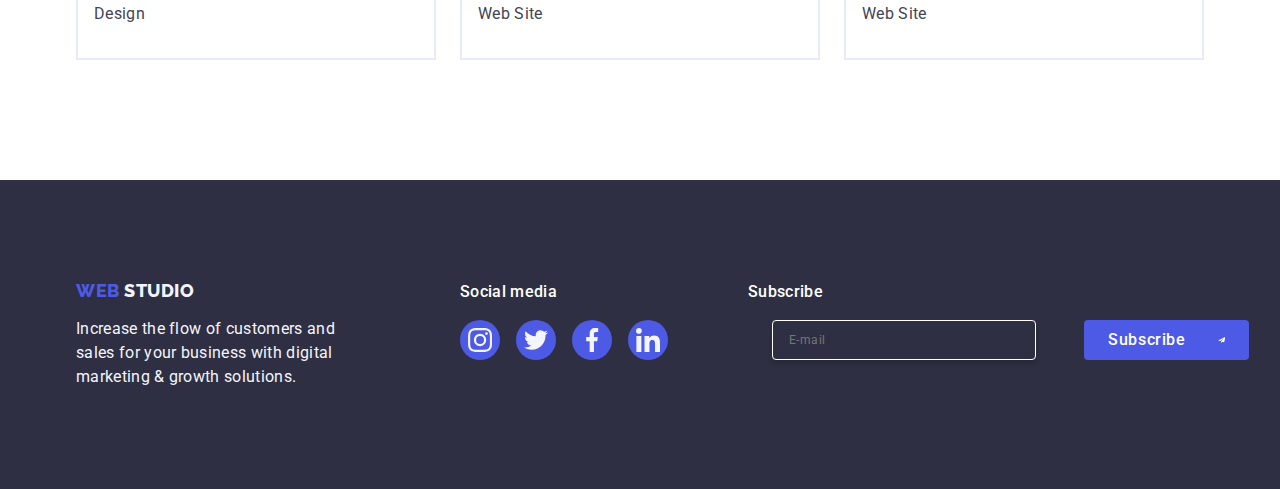
==== commit a4a3c75b: "u" ====
--- a/portfolio.html
+++ b/portfolio.html
@@ -212,10 +212,9 @@
 
 <div class="foot-modal-form">
     <p class="foot-form-title">Subscribe</p>
-    <form class="foot-form" action="">
+    <form class="foot-form">
     <label for="foot-label"> </label>
     <input class="foot-email" type="email" name="foot-email" id="foot-email" required placeholder="E-mail"/>
-
     <button class="foot-button" type="submit">
     <p class="foot-btn-text">Subscribe</p>
     <svg class="foot-form-icon" width="24" height="24">
--- a/css/styles.css
+++ b/css/styles.css
@@ -684,23 +684,33 @@
 line-height: 24px; 
 letter-spacing: 0.02em;
 padding: 72px 24px 16px;
+margin-bottom: 16px;
 }
 .modal-label{
     color: var(--LIGHT-SLATE, #8E8F99);
 font-family: Roboto;
 font-size: 12px;
-line-height: 14px; 
 letter-spacing: 0.48px;
 margin-bottom: 4px;
 display: block;
+line-height: 1.17; 
+}
+.modal-field{
+    position: relative;
 }
 .modal-input{
     padding: 11px 16px 11px 34px;
     width: 360px;
+    width: 100%;
+    height: 40px;
     border-radius: 4px;
 border: 1px solid var(--NAVY-BLUE-modal, rgba(46, 47, 66, 0.40));
 position: relative;
 outline: transparent;
+background-color: transparent;
+padding-left: 38px;
+transition: border-color 250ms cubic-bezier(0.4, 0, 0.2, 1); 
+
 }
 .modal-input:focus-within{
 border: 1px solid #4D5AE5;
@@ -714,10 +724,13 @@
     top: 50%;
     fill: transparent;
     stroke: var(--NAVYBLUEmodal);
+    transform: translateY(-50%); 
+    transition: fill 250ms cubic-bezier(0.4, 0, 0.2, 1);
 }
 .modal-form{
     position: relative;
     margin-bottom: 8px;
+
 }
 .modal-form-comment{
     position: relative;
@@ -732,18 +745,21 @@
 }
 .form-textarea{
     border-radius: 4px;
-    border: 1px solid var(--NAVY-BLUE-modal, rgba(46, 47, 66, 0.40));
+    border-color: 1px solid var(--NAVY-BLUE-modal, rgba(46, 47, 66, 0.40));
     max-width: 360px;
     width: 100%;
     resize: none;
-    min-height: 120px;
+    height: 120px;
     color: var(--NAVY-BLUE-modal, rgba(46, 47, 66, 0.40));
     font-family: Roboto;
     font-size: 12px;
-    line-height: 14px;
-    letter-spacing: 0.48px;
+    line-height: 1.17;
+    letter-spacing: 0.04em;
     padding: 8px 16px;
     outline: transparent;
+    background-color: transparent;
+    border-color: 250ms cubic-bezier(0.4, 0, 0.2, 1);
+
 }
 .form-textarea:focus-within{
     border: 1px solid #4D5AE5;
@@ -752,24 +768,30 @@
     width: 16px;
     height: 16px;
     stroke-width: 1px;
-stroke: var(--NAVY-BLUE-modal, rgba(46, 47, 66, 0.40));
-display: flex;
+border: 1px solid rgba(46, 47, 66, 0.4);
+display: inline-flex; 
 align-items: center;
 justify-content: center;
-
+border-radius: 2px; 
 margin-right: 8px;
+transition: background-color 250ms cubic-bezier(0.4, 0, 0.2, 1), border 250ms cubic-bezier(0.4, 0, 0.2, 1), fill 250ms cubic-bezier(0.4, 0, 0.2, 1);
+fill: transparent;
 }
 .checkbox-modal:checked + .accept > .modal-span{
     background-color: var(--okean);
     border: none;
+    fill: var(--CLOUD)
+}
+.checkbox-modal{
+    margin-bottom: 24px;
 }
 .accept{
     color: var(--LIGHT-SLATE, #8E8F99);
 font-family: Roboto;
 font-size: 12px;
-line-height: 14px;
+line-height: 1.17; 
 letter-spacing: 0.48px;
-display: flex;
+display: block;
 }
 
 .policy{
@@ -783,7 +805,7 @@
 }
 
 .btn-modal-send{
-    display: inline-flex;
+    display: block;
 padding: 16px 32px;
 align-items: flex-start;
 gap: 10px;
@@ -792,11 +814,40 @@
 box-shadow: 0px 4px 4px 0px rgba(0, 0, 0, 0.15);
 color: white;
 cursor: pointer;
-}
-
-
+min-width: 169px;
+height: 56px;
+font-family: "Roboto", sans-serif;
+font-weight: 500;
+line-height: 1.5;
+letter-spacing: 0.04em;
+transition: background-color 250ms cubic-bezier(0.4, 0, 0.2, 1);
+border: none;
+}
+
+.foot-form{
+    display: flex;
+    gap: 24px;
+}
 .foot-modal-form{
     margin-left: 80px;
+}
+.foot-email{
+    width: 264px;
+    height: 40px; 
+    border-radius: 4px;
+border: 1px solid var(--WHITE, #FFF);
+box-shadow: 0px 4px 4px 0px rgba(0, 0, 0, 0.15);
+background-color: transparent;
+color: white;
+font-family: Roboto;
+font-size: 12px;
+font-weight: 400;
+line-height: 1.5; 
+letter-spacing: 0.04em;
+padding-left: 16px;
+}
+.required .placeholder{
+    color: WHITE;
 }
 .foot-form-title{
     color: var(--WHITE);
@@ -805,31 +856,35 @@
 font-weight: 500;
 line-height: 24px; 
 letter-spacing: 0.02em;
+margin-bottom: 16px;
 }
 
 .foot-button{
-    display: inline-flex;
+    display:flex;
     padding: 8px 24px;
     justify-content: center;
     align-items: center;
     gap: 16px;
     border-radius: 4px;
-    background: var(--IRIS, #4D5AE5);
+    background-color: #4D5AE5;
     cursor: pointer;
-    color: var(--WHITE, #FFF);
+    color: white;
     text-align: center;
     font-family: Roboto;
     font-size: 16px;
     font-weight: 500;
-    line-height: 24px; 
-    letter-spacing: 0.64px;
+    line-height: 1.5; 
+    letter-spacing: 0.04em;
     margin-left: 24px;
-    width: 165px;
+    max-width: 165px;
     height: 40px;
-    padding: 8px 24px;
+    cursor: pointer;
+    border: none;
 }
 .foot-form-icon{
     fill: var(--WHITE);
+    margin-left: 16px;
+
 }
 
     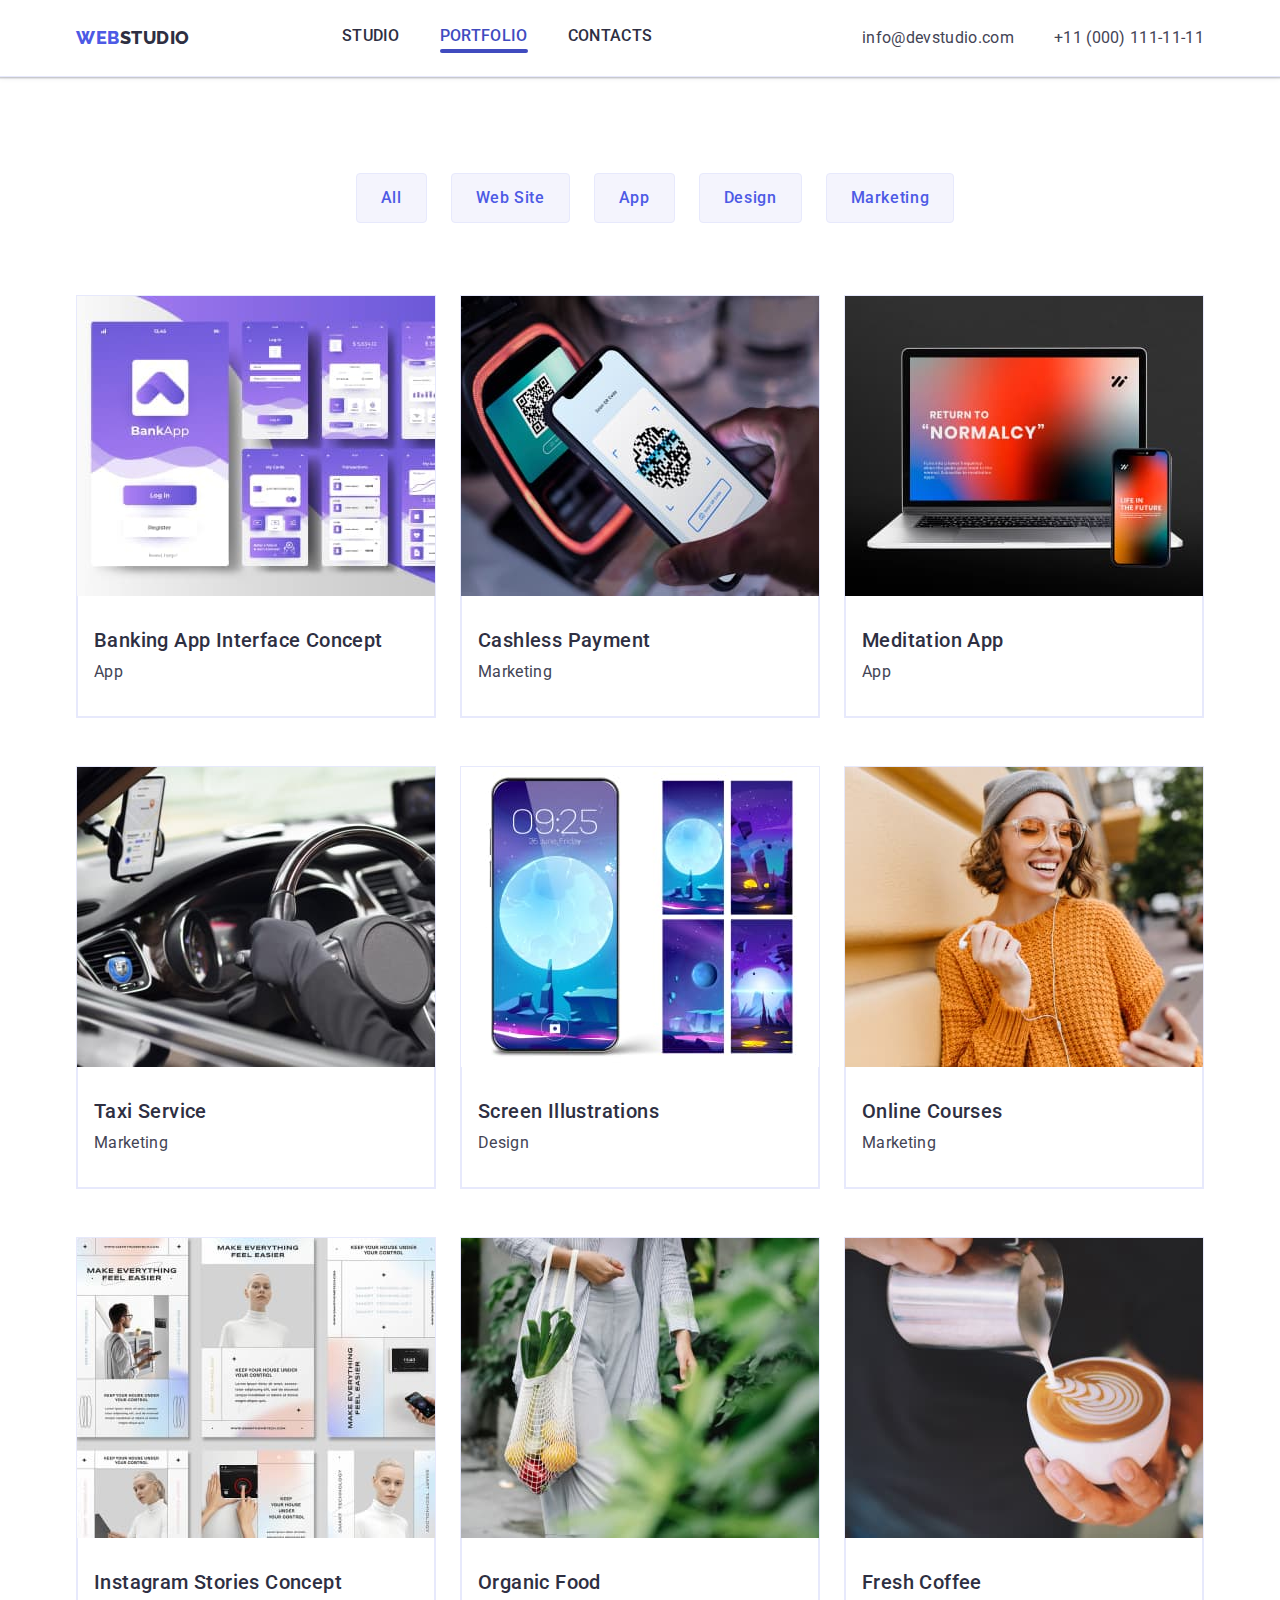
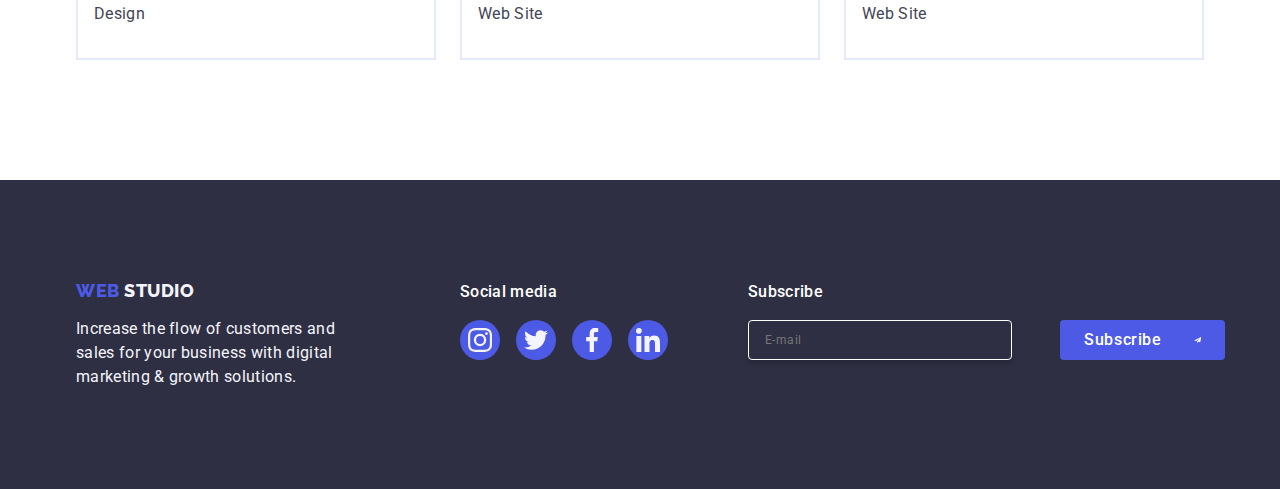
==== commit ab87adc0: "h" ====
--- a/portfolio.html
+++ b/portfolio.html
@@ -212,9 +212,13 @@
 
 <div class="foot-modal-form">
     <p class="foot-form-title">Subscribe</p>
+
     <form class="foot-form">
-    <label for="foot-label"> </label>
+
+    <label for="foot-label"> 
     <input class="foot-email" type="email" name="foot-email" id="foot-email" required placeholder="E-mail"/>
+    </label>
+
     <button class="foot-button" type="submit">
     <p class="foot-btn-text">Subscribe</p>
     <svg class="foot-form-icon" width="24" height="24">
--- a/css/styles.css
+++ b/css/styles.css
@@ -468,7 +468,7 @@
     background-color: #fcfcfc; 
 transition: transform 250ms cubic-bezier(0.4, 0, 0.2, 1);
 box-shadow: 0px 1px 1px rgba(0, 0, 0, 0.14), 0px 1px 3px rgba(0, 0, 0, 0.12), 0px 2px 1px rgba(0, 0, 0, 0.2);
-
+padding: 24px 24px 24px 24px;
 }
 .modal-close{
 position: absolute;
@@ -736,7 +736,7 @@
     position: relative;
     margin-bottom: 16px;
 }
-.textarea{
+.textarea-label{
     color: var(--LIGHT-SLATE, #8E8F99);
 font-family: Roboto;
 font-size: 12px;
@@ -758,7 +758,7 @@
     padding: 8px 16px;
     outline: transparent;
     background-color: transparent;
-    border-color: 250ms cubic-bezier(0.4, 0, 0.2, 1);
+    border-color 250ms cubic-bezier(0.4, 0, 0.2, 1);
 
 }
 .form-textarea:focus-within{
@@ -824,6 +824,9 @@
 border: none;
 }
 
+
+
+
 .foot-form{
     display: flex;
     gap: 24px;
@@ -831,6 +834,7 @@
 .foot-modal-form{
     margin-left: 80px;
 }
+
 .foot-email{
     width: 264px;
     height: 40px; 
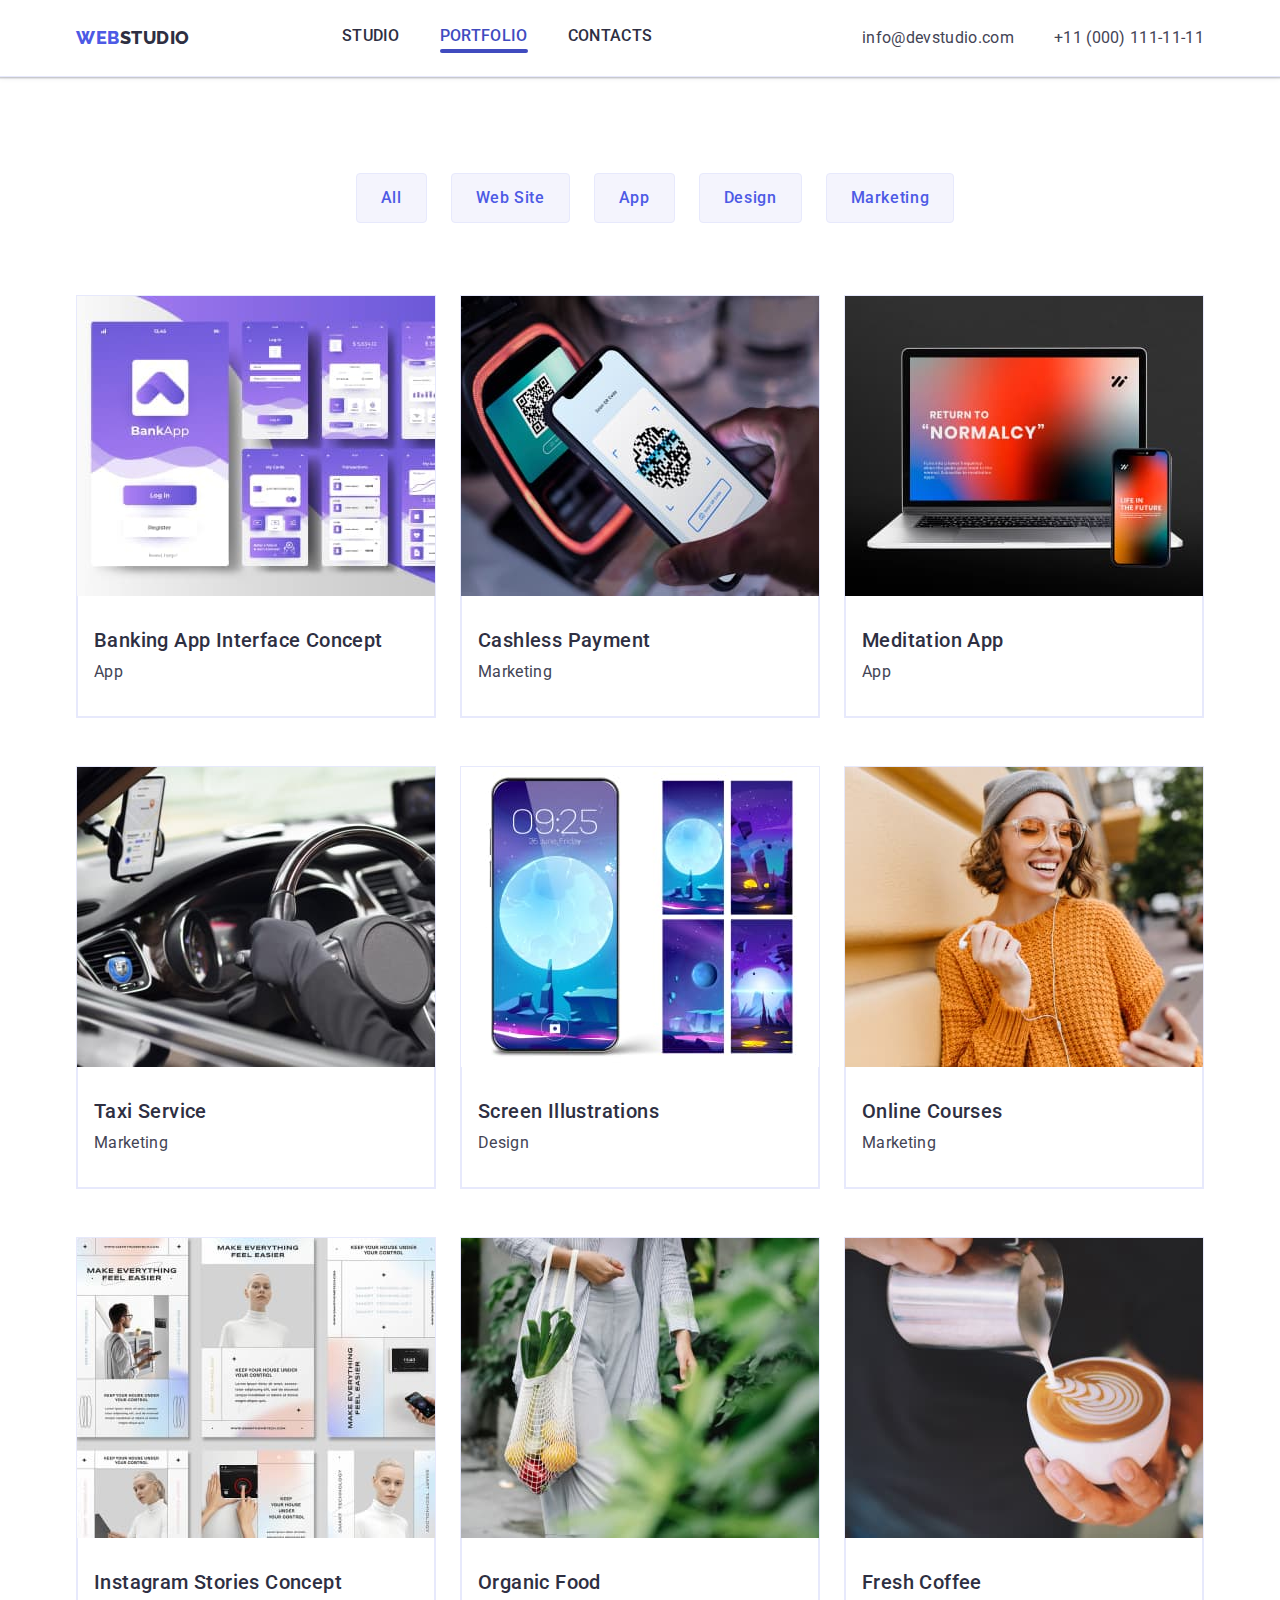
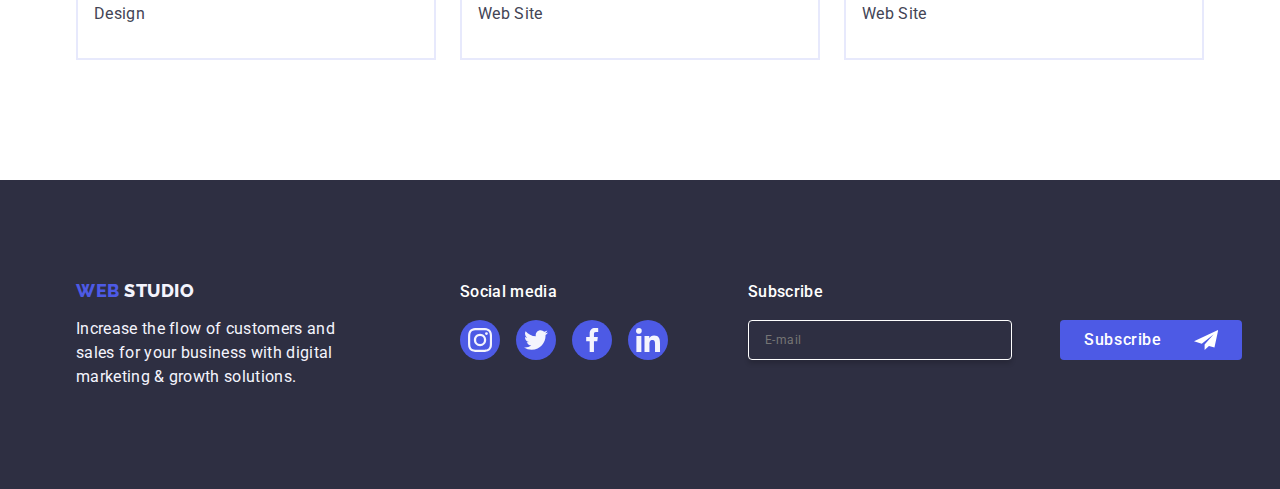
==== commit 244d1e01: "h" ====
--- a/portfolio.html
+++ b/portfolio.html
@@ -215,7 +215,7 @@
 
     <form class="foot-form">
 
-    <label for="foot-label"> 
+    <label class="foot-label-form" for="foot-label"> 
     <input class="foot-email" type="email" name="foot-email" id="foot-email" required placeholder="E-mail"/>
     </label>
 
--- a/css/styles.css
+++ b/css/styles.css
@@ -468,7 +468,7 @@
     background-color: #fcfcfc; 
 transition: transform 250ms cubic-bezier(0.4, 0, 0.2, 1);
 box-shadow: 0px 1px 1px rgba(0, 0, 0, 0.14), 0px 1px 3px rgba(0, 0, 0, 0.12), 0px 2px 1px rgba(0, 0, 0, 0.2);
-padding: 24px 24px 24px 24px;
+padding: 72px 24px 24px 24px;;
 }
 .modal-close{
 position: absolute;
@@ -722,7 +722,6 @@
     position: absolute;
     left: 16px;
     top: 50%;
-    fill: transparent;
     stroke: var(--NAVYBLUEmodal);
     transform: translateY(-50%); 
     transition: fill 250ms cubic-bezier(0.4, 0, 0.2, 1);
@@ -758,7 +757,7 @@
     padding: 8px 16px;
     outline: transparent;
     background-color: transparent;
-    border-color 250ms cubic-bezier(0.4, 0, 0.2, 1);
+    border-color: 250ms cubic-bezier(0.4, 0, 0.2, 1);
 
 }
 .form-textarea:focus-within{
@@ -782,6 +781,7 @@
     border: none;
     fill: var(--CLOUD)
 }
+
 .checkbox-modal{
     margin-bottom: 24px;
 }
@@ -795,7 +795,7 @@
 }
 
 .policy{
-color: var(--IRIS);
+color: var(--IRIS #4d5ae5);
 font-family: Roboto;
 font-size: 12px;
 line-height: 16px;
@@ -880,10 +880,11 @@
     line-height: 1.5; 
     letter-spacing: 0.04em;
     margin-left: 24px;
-    max-width: 165px;
     height: 40px;
     cursor: pointer;
     border: none;
+    min-width: 165px; 
+    font-family: "Roboto", sans-serif;
 }
 .foot-form-icon{
     fill: var(--WHITE);
